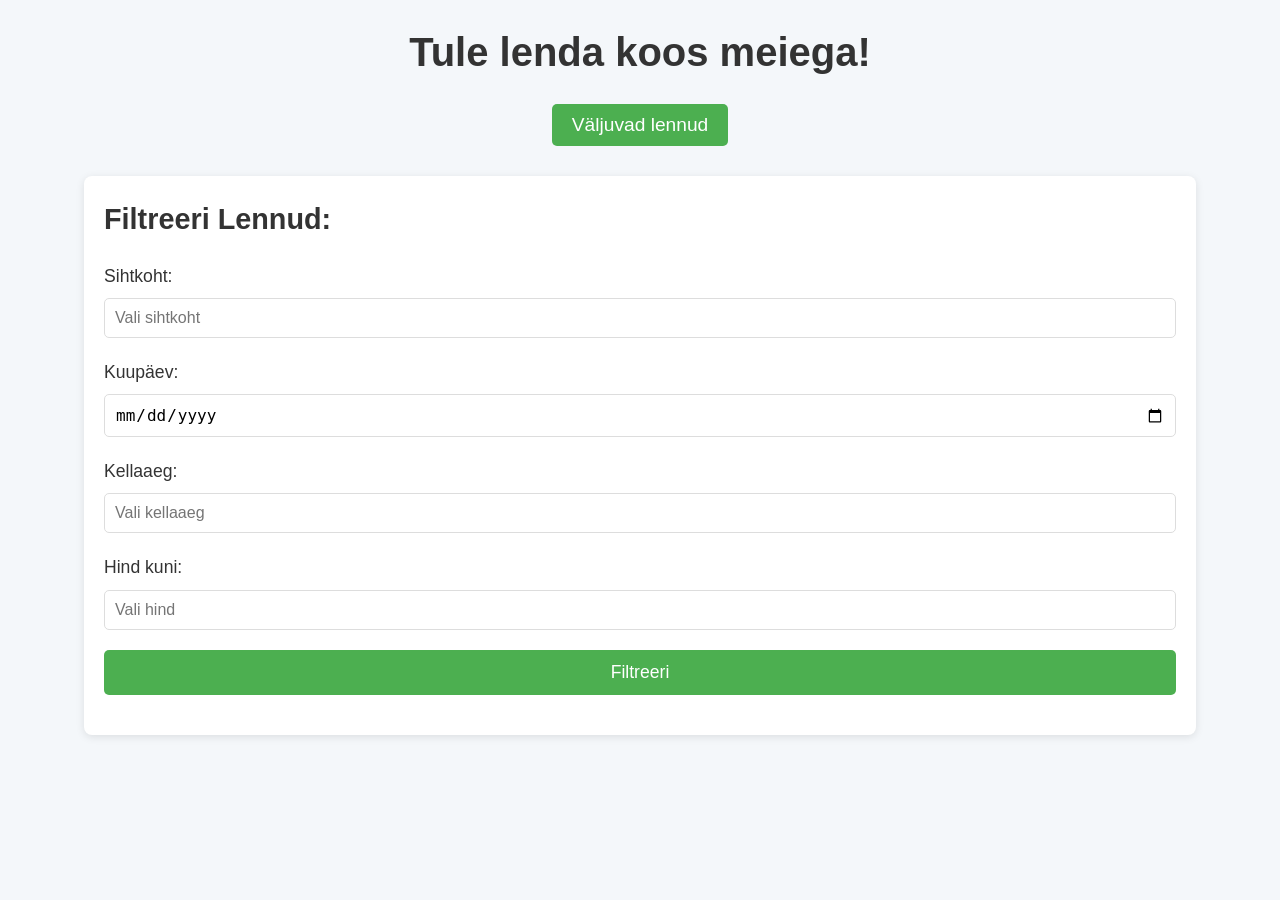
==== src/main/resources/static/index.html @ d274fc98 "added html, css, js" ====
<!DOCTYPE html>
<html lang="en">

<head>
    <meta charset="UTF-8">
    <meta name="viewport" content="width=device-width, initial-scale=1.0">
    <title>My Flight Booking App</title>
    <link rel="stylesheet" href="style.css">
</head>

<body>

    <div class="container">

        <div class="header">
            <h1>Tule lenda koos meiega!</h1>
            <button id="väljuvad lennud">Väljuvad lennud</button>
        </div>

        <div class="main">

            <div id="flights-filter">
                <h2>Filtreeri Lennud:</h2>

                <!-- Flight Filters Form -->
                <form id="flight-filter-form">
                    <div class="filter-group">
                        <label for="destination">Sihtkoht:</label>
                        <input list="destinations" id="destination" name="destination" placeholder="Vali sihtkoht">
                        <datalist id="destinations">
                            <!-- Options for destination will be populated from the flight data -->
                        </datalist>
                    </div>

                    <div class="filter-group">
                        <label for="date">Kuupäev:</label>
                        <input type="date" id="date" name="date">
                    </div>

                    <div class="filter-group">
                        <label for="time">Kellaaeg:</label>
                        <input list="times" id="time" name="time" placeholder="Vali kellaaeg">
                        <datalist id="times">
                            <!-- Options for time will be populated from the flight data -->
                        </datalist>
                    </div>

                    <div class="filter-group">
                        <label for="price">Hind kuni:</label>
                        <input type="number" id="price" name="price" placeholder="Vali hind">
                        <datalist id="price">
                            <!-- Options for price will be populated from the flight data -->
                        </datalist>
                    </div>

                    <div class="filter-group">
                        <button type="submit">Filtreeri</button>
                    </div>
                </form>
            </div>


            <div id="flight-list">
                <!-- Flight information will be injected here -->
            </div>


            <!--Modal for displaying flight details and seat map-->
            <div id="seatModal" class="modal">
                <div class="modal-content">
                    <span class="close">&times;</span>
                    <h2>Flight Details</h2>
                    <div id="flight-details"></div>

                    <div id="seat-map-container">
                        <h3>Seat Map</h3>
                        <div id="seat-map"></div>
                    </div>

                    <div>
                        <h4>Filters</h4>
                        <label for="windowSeat">Window Seat</label>
                        <input type="checkbox" id="windowSeat">
                        <label for="extraLegroom">Extra Legroom</label>
                        <input type="checkbox" id="extraLegroom">
                        <label for="nearExit">Near Exit</label>
                        <input type="checkbox" id="nearExit">

                        <label for="seatCount">Number of seats:</label>
                        <input type="number" id="seatCount" value="1" min="1">

                        <button id="applyFilters">Apply Filters</button>
                    </div>
                </div>
            </div>

        </div>

    </div>


    <script src="app.js"></script>

</body>

</html>
---- src/main/resources/static/style.css ----
/* General reset for consistency */
* {
    margin: 0;
    padding: 0;
    box-sizing: border-box;
}

/* Body and general layout */
body {
    font-family: Arial, sans-serif;
    background-color: #f4f7fa;
    color: #333;
    line-height: 1.6;
    margin: 0;
}

/* Container for the entire page */
.container {
    width: 90%;
    max-width: 1200px;
    margin: 0 auto;
    padding: 20px;
}

/* Header Styling */
.header {
    text-align: center;
    margin-bottom: 30px;
}

.header h1 {
    font-size: 2.5rem;
    margin-bottom: 20px;
}

.header button {
    font-size: 1.2rem;
    padding: 10px 20px;
    background-color: #4CAF50;
    color: white;
    border: none;
    border-radius: 5px;
    cursor: pointer;
}

.header button:hover {
    background-color: #45a049;
}

/* Filter Section Styling */
#flights-filter {
    background-color: #ffffff;
    padding: 20px;
    border-radius: 8px;
    box-shadow: 0 2px 8px rgba(0, 0, 0, 0.1);
    margin-bottom: 30px;
}

#flights-filter h2 {
    font-size: 1.8rem;
    margin-bottom: 20px;
}

/* Filter form layout */
.filter-group {
    margin-bottom: 20px;
}

.filter-group label {
    display: block;
    font-size: 1.1rem;
    margin-bottom: 8px;
}

.filter-group input {
    width: 100%;
    padding: 10px;
    border: 1px solid #ddd;
    border-radius: 5px;
    font-size: 1rem;
    box-sizing: border-box;
}

.filter-group input:focus {
    outline: none;
    border-color: #4CAF50;
}

/* Styling for the datalist options */
datalist {
    margin-top: 5px;
    font-size: 1rem;
}

/* Button Styling */
button[type="submit"] {
    padding: 12px 20px;
    background-color: #4CAF50;
    color: white;
    border: none;
    border-radius: 5px;
    cursor: pointer;
    font-size: 1.1rem;
    width: 100%;
}

button[type="submit"]:hover {
    background-color: #45a049;
}

/* Flight List Display Styling */
#flight-list {
    margin-top: 40px;
    display: grid;
    grid-template-columns: repeat(auto-fill, minmax(250px, 1fr));
    gap: 20px;
}

.flight-box {
    background-color: #ffffff;
    padding: 20px;
    border-radius: 8px;
    border: 1px solid #ddd;
    box-shadow: 0 2px 8px rgba(0, 0, 0, 0.1);
    transition: transform 0.3s ease;
}

.flight-box:hover {
    transform: translateY(-5px);
}

.flight-box h3 {
    font-size: 1.6rem;
    margin-bottom: 10px;
}

.flight-box p {
    font-size: 1.1rem;
    margin-bottom: 8px;
}

.flight-box p:last-child {
    font-weight: bold;
    color: #4CAF50;
}


/* Modal styles */
.modal {
    display: none; /* Hidden by default */
    position: fixed;
    z-index: 1; /* Sit on top */
    left: 0;
    top: 0;
    width: 100%;
    height: 100%;
    overflow: auto; /* Enable scroll if needed */
    background-color: rgb(0, 0, 0); /* Fallback color */
    background-color: rgba(0, 0, 0, 0.4); /* Black w/ opacity */
    padding-top: 60px;
}

.modal-content {
    background-color: #fefefe;
    margin: 5% auto;
    padding: 20px;
    border: 1px solid #888;
    width: 80%;
    max-width: 700px;
}

.close {
    color: #aaa;
    float: right;
    font-size: 28px;
    font-weight: bold;
}

.close:hover,
.close:focus {
    color: black;
    text-decoration: none;
    cursor: pointer;
}

#seat-map {
    margin-top: 20px;
    display: flex;
    flex-wrap: wrap;
    gap: 10px;
}

.seat {
    width: 30px;
    height: 30px;
    background-color: #ddd;
    text-align: center;
    line-height: 30px;
    cursor: pointer;
}

.seat.occupied {
    background-color: #f00;
    cursor: not-allowed;
}

.seat.available {
    background-color: #28a745;
}

#seat-filters {
    margin-top: 20px;
}
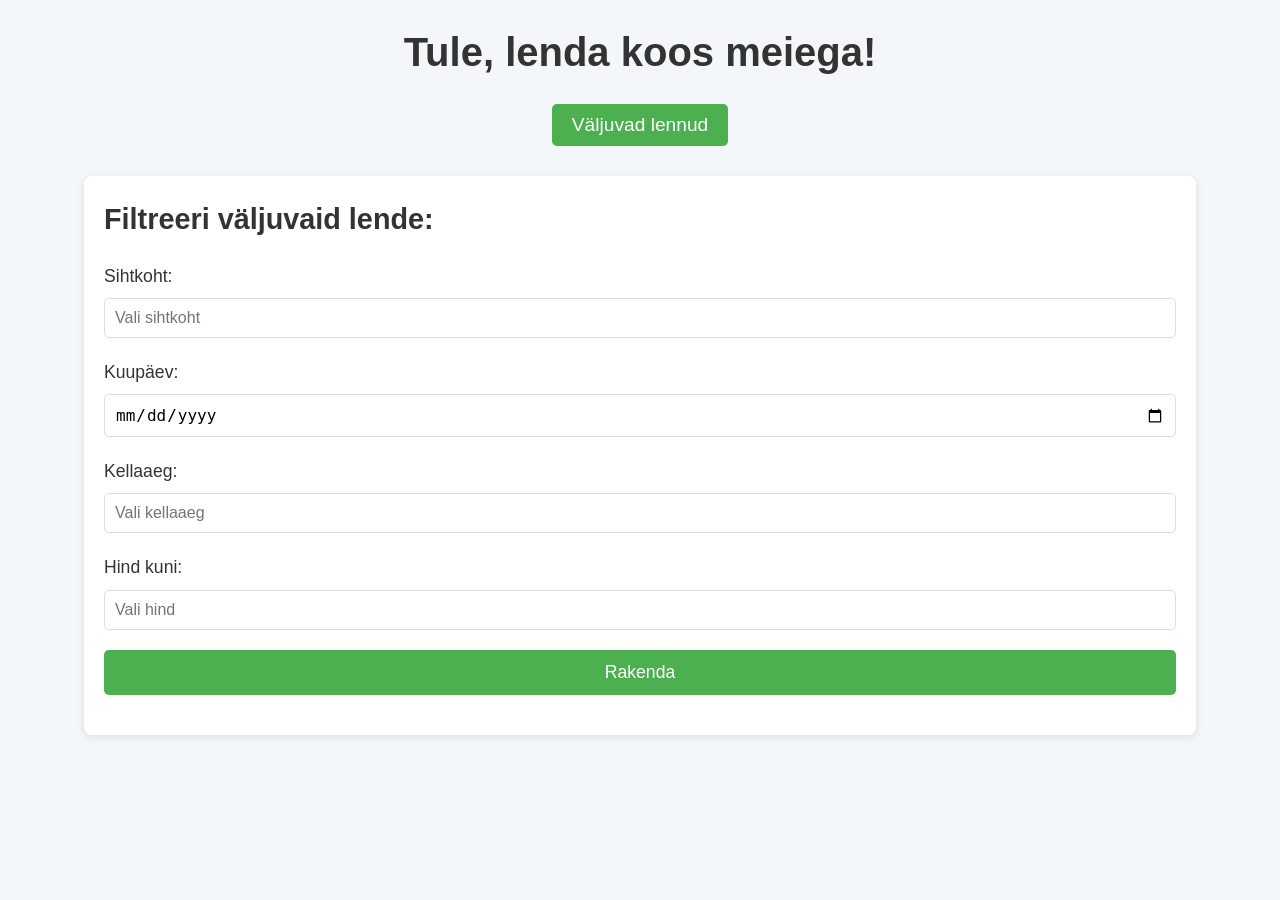
==== commit 9c93cff2: "changed updateSeatSummary() totalPrice" ====
--- a/src/main/resources/static/index.html
+++ b/src/main/resources/static/index.html
@@ -13,14 +13,14 @@
     <div class="container">
 
         <div class="header">
-            <h1>Tule lenda koos meiega!</h1>
-            <button id="väljuvad lennud">Väljuvad lennud</button>
+            <h1>Tule, lenda koos meiega!</h1>
+            <button id="all-flights">Väljuvad lennud</button>
         </div>
 
         <div class="main">
 
             <div id="flights-filter">
-                <h2>Filtreeri Lennud:</h2>
+                <h2>Filtreeri väljuvaid lende:</h2>
 
                 <!-- Flight Filters Form -->
                 <form id="flight-filter-form">
@@ -48,13 +48,11 @@
                     <div class="filter-group">
                         <label for="price">Hind kuni:</label>
                         <input type="number" id="price" name="price" placeholder="Vali hind">
-                        <datalist id="price">
-                            <!-- Options for price will be populated from the flight data -->
-                        </datalist>
+
                     </div>
 
                     <div class="filter-group">
-                        <button type="submit">Filtreeri</button>
+                        <button type="submit">Rakenda</button>
                     </div>
                 </form>
             </div>
@@ -69,28 +67,47 @@
             <div id="seatModal" class="modal">
                 <div class="modal-content">
                     <span class="close">&times;</span>
-                    <h2>Flight Details</h2>
+                    <h2>Valitud lend</h2>
                     <div id="flight-details"></div>
 
+                    <form id="seat-filter-form">
+                        <h4>Filtreeri istekohti:</h4>
+                        <label for="windowSeat">Istekoht akna all</label>
+                        <input type="checkbox" id="windowSeat">
+
+                        <label for="extraLegroom">Rohkem jalaruumi</label>
+                        <input type="checkbox" id="extraLegroom">
+
+                        <label for="nearExit">Väljapääsu lähedal</label>
+                        <input type="checkbox" id="nearExit">
+
+                        <label for="seatCount">Istekohad kõrvuti</label>
+                        <input type="number" id="seatCount" value="1" min="1">
+
+                        <button id="applyFilters">Rakenda</button>
+                    </form>
+
+                    <h3>Istekohad</h3>
                     <div id="seat-map-container">
-                        <h3>Seat Map</h3>
+                        <div class="exit-label top">VÄLJAPÄÄS</div>
                         <div id="seat-map"></div>
+                        <div class="exit-label bottom">VÄLJAPÄÄS</div>
                     </div>
 
-                    <div>
-                        <h4>Filters</h4>
-                        <label for="windowSeat">Window Seat</label>
-                        <input type="checkbox" id="windowSeat">
-                        <label for="extraLegroom">Extra Legroom</label>
-                        <input type="checkbox" id="extraLegroom">
-                        <label for="nearExit">Near Exit</label>
-                        <input type="checkbox" id="nearExit">
+                    <div id="seat-summary-container">
+                        <p id="seat-summary">Valitud kohad: -</p>
+                        <button id="confirm-seats" disabled>Kinnita valik</button>
+                    </div>
 
-                        <label for="seatCount">Number of seats:</label>
-                        <input type="number" id="seatCount" value="1" min="1">
+                    <div id="custom-alert" style="display: none; margin-top: 20px; text-align: center;">
+                        <p style="margin-bottom: 10px;">
+                          Täname, et lendate koos meiega!<br>
+                          Head reisi!
+                        </p>
+                        <button id="close-alert">SULGE</button>
+                      </div>
 
-                        <button id="applyFilters">Apply Filters</button>
-                    </div>
+
                 </div>
             </div>
 
--- a/src/main/resources/static/style.css
+++ b/src/main/resources/static/style.css
@@ -1,4 +1,4 @@
-  /* General reset for consistency */
+/* General reset for consistency */
 * {
     margin: 0;
     padding: 0;
@@ -147,16 +147,21 @@
 
 /* Modal styles */
 .modal {
-    display: none; /* Hidden by default */
+    display: none;
+    /* Hidden by default */
     position: fixed;
-    z-index: 1; /* Sit on top */
+    z-index: 1;
+    /* Sit on top */
     left: 0;
     top: 0;
     width: 100%;
     height: 100%;
-    overflow: auto; /* Enable scroll if needed */
-    background-color: rgb(0, 0, 0); /* Fallback color */
-    background-color: rgba(0, 0, 0, 0.4); /* Black w/ opacity */
+    overflow: auto;
+    /* Enable scroll if needed */
+    background-color: rgb(0, 0, 0);
+    /* Fallback color */
+    background-color: rgba(0, 0, 0, 0.4);
+    /* Black w/ opacity */
     padding-top: 60px;
 }
 
@@ -183,31 +188,134 @@
     cursor: pointer;
 }
 
+
 #seat-map {
+    display: grid;
+    grid-template-columns: repeat(3, 40px) 20px repeat(3, 40px);
+    gap: 10px;
+    width: 300px;
+    margin: 20px auto;
+}
+
+.aisle {
+    width: 20px;
+    height: 40px;
+}
+
+.seat {
+    width: 40px;
+    height: 40px;
+    text-align: center;
+    line-height: 40px;
+    border-radius: 4px;
+    cursor: pointer;
+    font-weight: bold;
+    background-color: white;
+    transition: background-color 0.3s ease, transform 0.2s ease;
+    user-select: none;
+    border: 1px solid #999;
+
+}
+
+.seat.occupied {
+    background-color: #d32f2f;
+    color: white;
+    cursor: not-allowed;
+}
+
+.seat.available {
+    background-color: #ccc;
+    /* light grey */
+    color: black;
+}
+
+.seat.available:hover {
+    background-color: #ddd;
+    transform: scale(1.05);
+}
+
+.seat.available.selected {
+    background-color: #28a745 !important;
+    /* green */
+    color: white !important;
+    transform: scale(1.1);
+    animation: pulse 0.2s ease;
+}
+
+@keyframes pulse {
+    0% {
+        transform: scale(1);
+    }
+
+    50% {
+        transform: scale(1.15);
+    }
+
+    100% {
+        transform: scale(1);
+    }
+}
+
+.seat.recommended {
+    background-color: #ffd700;
+    /* yellow */
+    color: black;
+    animation: fadeIn 0.5s ease;
+}
+
+@keyframes fadeIn {
+    from {
+        opacity: 0;
+    }
+
+    to {
+        opacity: 1;
+    }
+}
+
+
+
+
+#seat-summary-container {
+    display: flex;
+    justify-content: space-between;
+    align-items: center;
     margin-top: 20px;
-    display: flex;
-    flex-wrap: wrap;
-    gap: 10px;
-}
-
-.seat {
-    width: 30px;
-    height: 30px;
-    background-color: #ddd;
+    border-top: 1px solid #ccc;
+    padding-top: 10px;
+}
+
+#seat-summary {
+    font-weight: bold;
+}
+
+#confirm-seats {
+    padding: 6px 12px;
+    font-size: 14px;
+    background-color: #007bff;
+    color: white;
+    border: none;
+    border-radius: 4px;
+    cursor: pointer;
+}
+
+#confirm-seats:disabled {
+    background-color: #aaa;
+    cursor: not-allowed;
+}
+
+#seat-map-container {
+    border: 3px solid #333;
+    border-radius: 10px;
+    padding: 20px;
+    position: relative;
+    background-color: #f8f8f8;
+}
+
+.exit-label {
     text-align: center;
-    line-height: 30px;
-    cursor: pointer;
-}
-
-.seat.occupied {
-    background-color: #f00;
-    cursor: not-allowed;
-}
-
-.seat.available {
-    background-color: #28a745;
-}
-
-#seat-filters {
-    margin-top: 20px;
-}
+    color: red;
+    font-weight: bold;
+    margin: 5px 0;
+    font-size: 16px;
+}
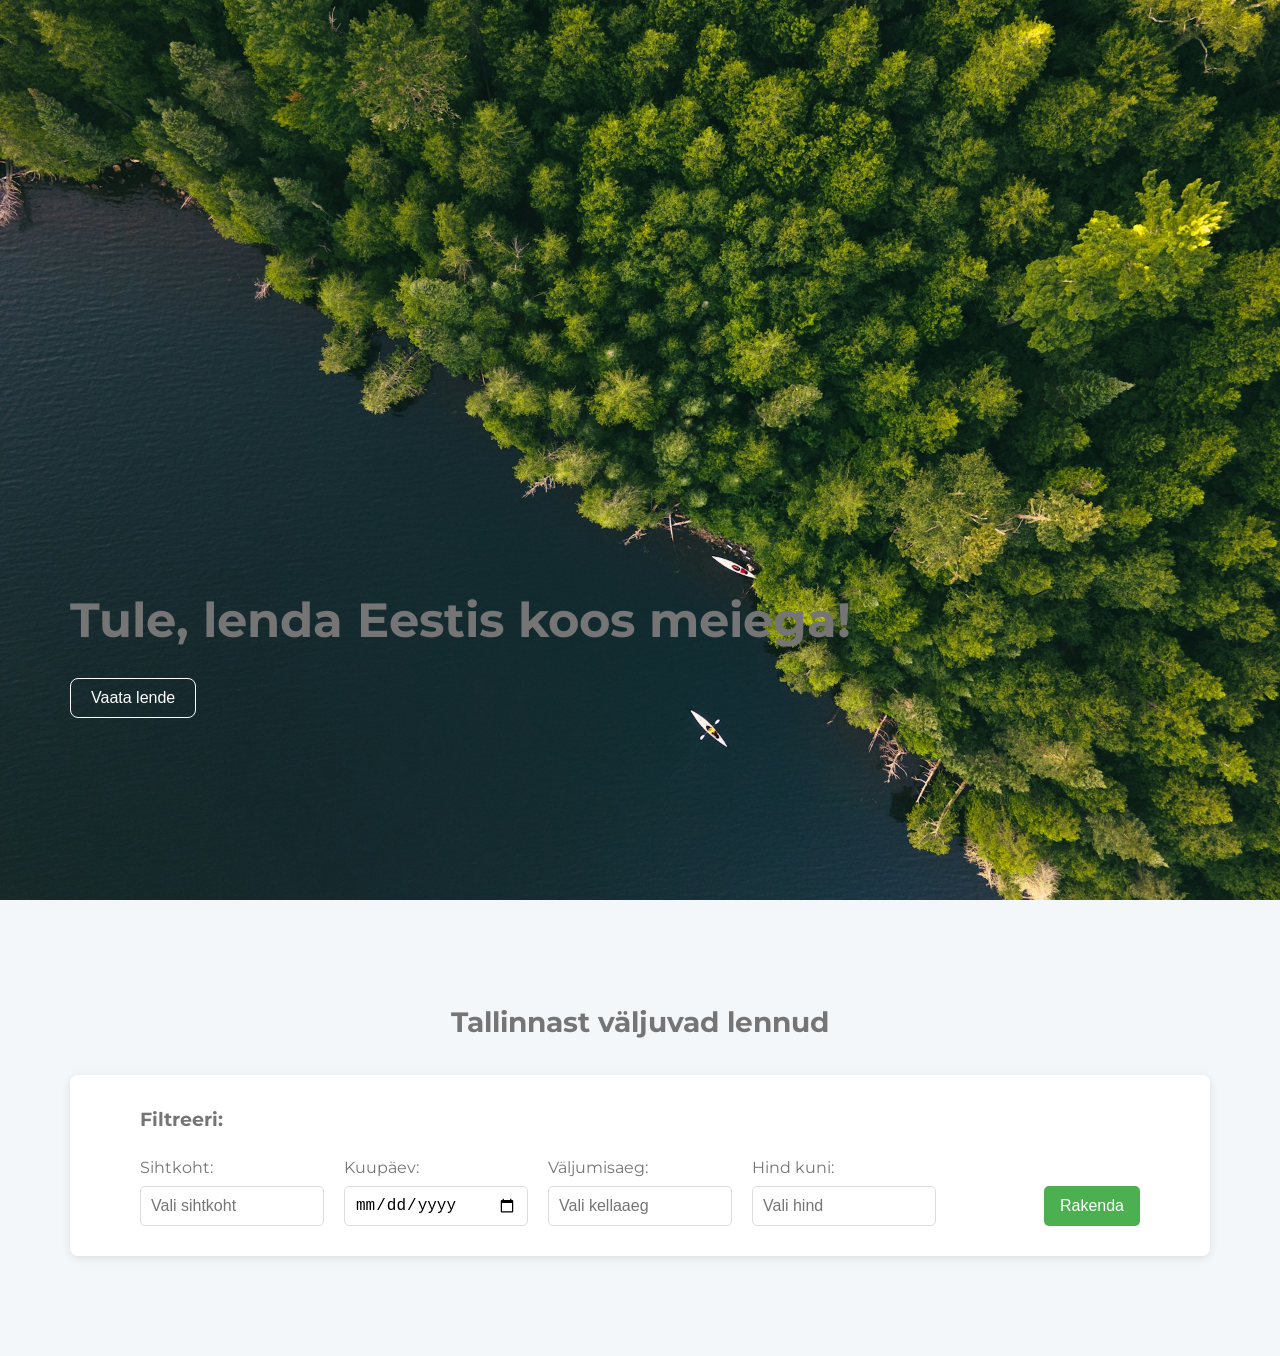
==== commit b9bf6227: "changed css, js" ====
--- a/src/main/resources/static/index.html
+++ b/src/main/resources/static/index.html
@@ -13,23 +13,23 @@
     <div class="container">
 
         <div class="header">
-            <h1>Tule, lenda koos meiega!</h1>
-            <button id="all-flights">Väljuvad lennud</button>
+
+            <h1>Tule, lenda Eestis koos meiega!</h1>
+            <button id="all-flights">Vaata lende</button>
         </div>
 
         <div class="main">
+            <div id="flights">
+                <h2>Tallinnast väljuvad lennud</h2>
+            </div>
+            <div id="flights-filter">
+                <h3>Filtreeri:</h3>
 
-            <div id="flights-filter">
-                <h2>Filtreeri väljuvaid lende:</h2>
-
-                <!-- Flight Filters Form -->
                 <form id="flight-filter-form">
                     <div class="filter-group">
                         <label for="destination">Sihtkoht:</label>
                         <input list="destinations" id="destination" name="destination" placeholder="Vali sihtkoht">
-                        <datalist id="destinations">
-                            <!-- Options for destination will be populated from the flight data -->
-                        </datalist>
+                        <datalist id="destinations"></datalist>
                     </div>
 
                     <div class="filter-group">
@@ -38,11 +38,9 @@
                     </div>
 
                     <div class="filter-group">
-                        <label for="time">Kellaaeg:</label>
+                        <label for="time">Väljumisaeg:</label>
                         <input list="times" id="time" name="time" placeholder="Vali kellaaeg">
-                        <datalist id="times">
-                            <!-- Options for time will be populated from the flight data -->
-                        </datalist>
+                        <datalist id="times"></datalist>
                     </div>
 
                     <div class="filter-group">
@@ -58,12 +56,8 @@
             </div>
 
 
-            <div id="flight-list">
-                <!-- Flight information will be injected here -->
-            </div>
+            <div id="flight-list"></div>
 
-
-            <!--Modal for displaying flight details and seat map-->
             <div id="seatModal" class="modal">
                 <div class="modal-content">
                     <span class="close">&times;</span>
@@ -87,7 +81,7 @@
                         <button id="applyFilters">Rakenda</button>
                     </form>
 
-                    <h3>Istekohad</h3>
+                    <h3>Vali istekohad</h3>
                     <div id="seat-map-container">
                         <div class="exit-label top">VÄLJAPÄÄS</div>
                         <div id="seat-map"></div>
@@ -101,15 +95,14 @@
 
                     <div id="custom-alert" style="display: none; margin-top: 20px; text-align: center;">
                         <p style="margin-bottom: 10px;">
-                          Täname, et lendate koos meiega!<br>
-                          Head reisi!
+                            Täname, et lendate koos meiega!<br>
+                            Head reisi!
                         </p>
                         <button id="close-alert">SULGE</button>
-                      </div>
-
-
+                    </div>
                 </div>
             </div>
+
 
         </div>
 
--- a/src/main/resources/static/style.css
+++ b/src/main/resources/static/style.css
@@ -1,167 +1,193 @@
-/* General reset for consistency */
+@import url('https://fonts.googleapis.com/css2?family=Montserrat:ital,wght@0,100..900;1,100..900&display=swap');
+
 * {
     margin: 0;
     padding: 0;
     box-sizing: border-box;
 }
 
-/* Body and general layout */
 body {
-    font-family: Arial, sans-serif;
+    display: flex;
+    flex-direction: column;
+    font-family: Montserrat, sans-serif;
     background-color: #f4f7fa;
-    color: #333;
+    color: #757575;
     line-height: 1.6;
-    margin: 0;
-}
-
-/* Container for the entire page */
-.container {
-    width: 90%;
+}
+
+.header {
+    background-image: url('img/landingpage.jpg');
+    background-size: cover;
+    background-position: center;
+    height: 100vh;
+    display: flex;
+    flex-direction: column;
+    justify-content: center;
+    align-items: flex-start;
+}
+
+.header h1 {
+    font-size: 48px;
+    text-align: left;
+    margin-left: 70px;
+    margin-top: 400px;
+}
+
+.header button {
+    font-size: 16px;
+    color: white;
+    background-color: transparent;
+    border: 1px solid white;
+    border-radius: 8px;
+    cursor: pointer;
+    transition: background-color 0.3s;
+    padding: 10px 20px;
+    margin-top: 20px;
+    margin-left: 70px;
+}
+
+.header button:hover {
+    background-color: #45a049;
+}
+
+.main {
+    padding: 70px;
+}
+
+#flights {
+    text-align: center;
+}
+
+#flights h2 {
+    font-size: 28px;
+    margin: 30px auto;
+}
+
+#flights-filter {
+    padding: 30px 70px;
+    border-radius: 8px;
+    box-shadow: 0 2px 8px rgba(0, 0, 0, 0.1);
+    margin: 30px auto;
+    background-color: white;
     max-width: 1200px;
-    margin: 0 auto;
-    padding: 20px;
-}
-
-/* Header Styling */
-.header {
-    text-align: center;
-    margin-bottom: 30px;
-}
-
-.header h1 {
-    font-size: 2.5rem;
+}
+
+#flights-filter h3 {
+    font-size: 19px;
     margin-bottom: 20px;
 }
 
-.header button {
-    font-size: 1.2rem;
-    padding: 10px 20px;
+#flight-filter-form {
+    display: flex;
+    flex-wrap: wrap;
+    gap: 20px;
+    align-items: flex-end;
+}
+
+.filter-group {
+    display: flex;
+    flex-direction: column;
+    flex: 1 1 180px;
+    min-width: 150px;
+}
+
+.filter-group label {
+    font-size: 16px;
+    margin-bottom: 5px;
+}
+
+.filter-group input {
+    padding: 10px;
+    border: 1px solid #ddd;
+    border-radius: 5px;
+    font-size: 16px;
+    height: 40px;
+    box-sizing: border-box;
+}
+
+.filter-group input[type="date"] {
+    -webkit-appearance: none;
+    -moz-appearance: none;
+    appearance: none;
+    padding: 10px;
+    height: 40px;
+    font-size: 16px;
+    box-sizing: border-box;
+}
+
+.filter-group input[list] {
+    height: 40px;
+}
+
+button[type="submit"] {
+    padding: 10px 16px;
     background-color: #4CAF50;
     color: white;
     border: none;
     border-radius: 5px;
     cursor: pointer;
-}
-
-.header button:hover {
+    font-size: 16px;
+    height: 40px;
+    flex: 1 1 auto;
+    max-width: 150px;
+    align-self: flex-end;
+}
+
+button[type="submit"]:hover {
     background-color: #45a049;
 }
 
-/* Filter Section Styling */
-#flights-filter {
-    background-color: #ffffff;
-    padding: 20px;
+.flight-box {
+    display: grid;
+    grid-template-columns: repeat(5, 1fr);
+    text-align: center;
+    gap: 30px;
+    padding: 10px 70px;
     border-radius: 8px;
     box-shadow: 0 2px 8px rgba(0, 0, 0, 0.1);
-    margin-bottom: 30px;
-}
-
-#flights-filter h2 {
-    font-size: 1.8rem;
-    margin-bottom: 20px;
-}
-
-/* Filter form layout */
-.filter-group {
-    margin-bottom: 20px;
-}
-
-.filter-group label {
-    display: block;
-    font-size: 1.1rem;
-    margin-bottom: 8px;
-}
-
-.filter-group input {
-    width: 100%;
-    padding: 10px;
-    border: 1px solid #ddd;
-    border-radius: 5px;
-    font-size: 1rem;
-    box-sizing: border-box;
-}
-
-.filter-group input:focus {
-    outline: none;
-    border-color: #4CAF50;
-}
-
-/* Styling for the datalist options */
-datalist {
-    margin-top: 5px;
-    font-size: 1rem;
-}
-
-/* Button Styling */
-button[type="submit"] {
-    padding: 12px 20px;
-    background-color: #4CAF50;
-    color: white;
-    border: none;
-    border-radius: 5px;
-    cursor: pointer;
-    font-size: 1.1rem;
-    width: 100%;
-}
-
-button[type="submit"]:hover {
-    background-color: #45a049;
-}
-
-/* Flight List Display Styling */
-#flight-list {
-    margin-top: 40px;
-    display: grid;
-    grid-template-columns: repeat(auto-fill, minmax(250px, 1fr));
-    gap: 20px;
-}
-
-.flight-box {
-    background-color: #ffffff;
-    padding: 20px;
-    border-radius: 8px;
-    border: 1px solid #ddd;
-    box-shadow: 0 2px 8px rgba(0, 0, 0, 0.1);
-    transition: transform 0.3s ease;
+    margin: 10px auto;
+    background-color: white;
+    max-width: 1200px;
+    transition: transform 0.3s ease, box-shadow 0.3s ease;
+
 }
 
 .flight-box:hover {
-    transform: translateY(-5px);
+    transform: scale(1.05);
+    box-shadow: 0 4px 16px rgba(0, 0, 0, 0.2);
 }
 
 .flight-box h3 {
-    font-size: 1.6rem;
-    margin-bottom: 10px;
-}
-
-.flight-box p {
-    font-size: 1.1rem;
-    margin-bottom: 8px;
-}
-
-.flight-box p:last-child {
-    font-weight: bold;
+    margin: 0;
+    font-size: 16px;
+    text-align: left;
+}
+
+.flight-price {
+    font-weight: bold;
+    font-size: 16px;
     color: #4CAF50;
 }
+
+.flight-number {
+    text-align: left;
+    margin-left: 90px;
+}
+
 
 
 /* Modal styles */
 .modal {
     display: none;
-    /* Hidden by default */
     position: fixed;
     z-index: 1;
-    /* Sit on top */
     left: 0;
     top: 0;
     width: 100%;
     height: 100%;
     overflow: auto;
-    /* Enable scroll if needed */
     background-color: rgb(0, 0, 0);
-    /* Fallback color */
     background-color: rgba(0, 0, 0, 0.4);
-    /* Black w/ opacity */
     padding-top: 60px;
 }
 
@@ -225,7 +251,6 @@
 
 .seat.available {
     background-color: #ccc;
-    /* light grey */
     color: black;
 }
 
@@ -236,7 +261,6 @@
 
 .seat.available.selected {
     background-color: #28a745 !important;
-    /* green */
     color: white !important;
     transform: scale(1.1);
     animation: pulse 0.2s ease;
@@ -258,7 +282,6 @@
 
 .seat.recommended {
     background-color: #ffd700;
-    /* yellow */
     color: black;
     animation: fadeIn 0.5s ease;
 }
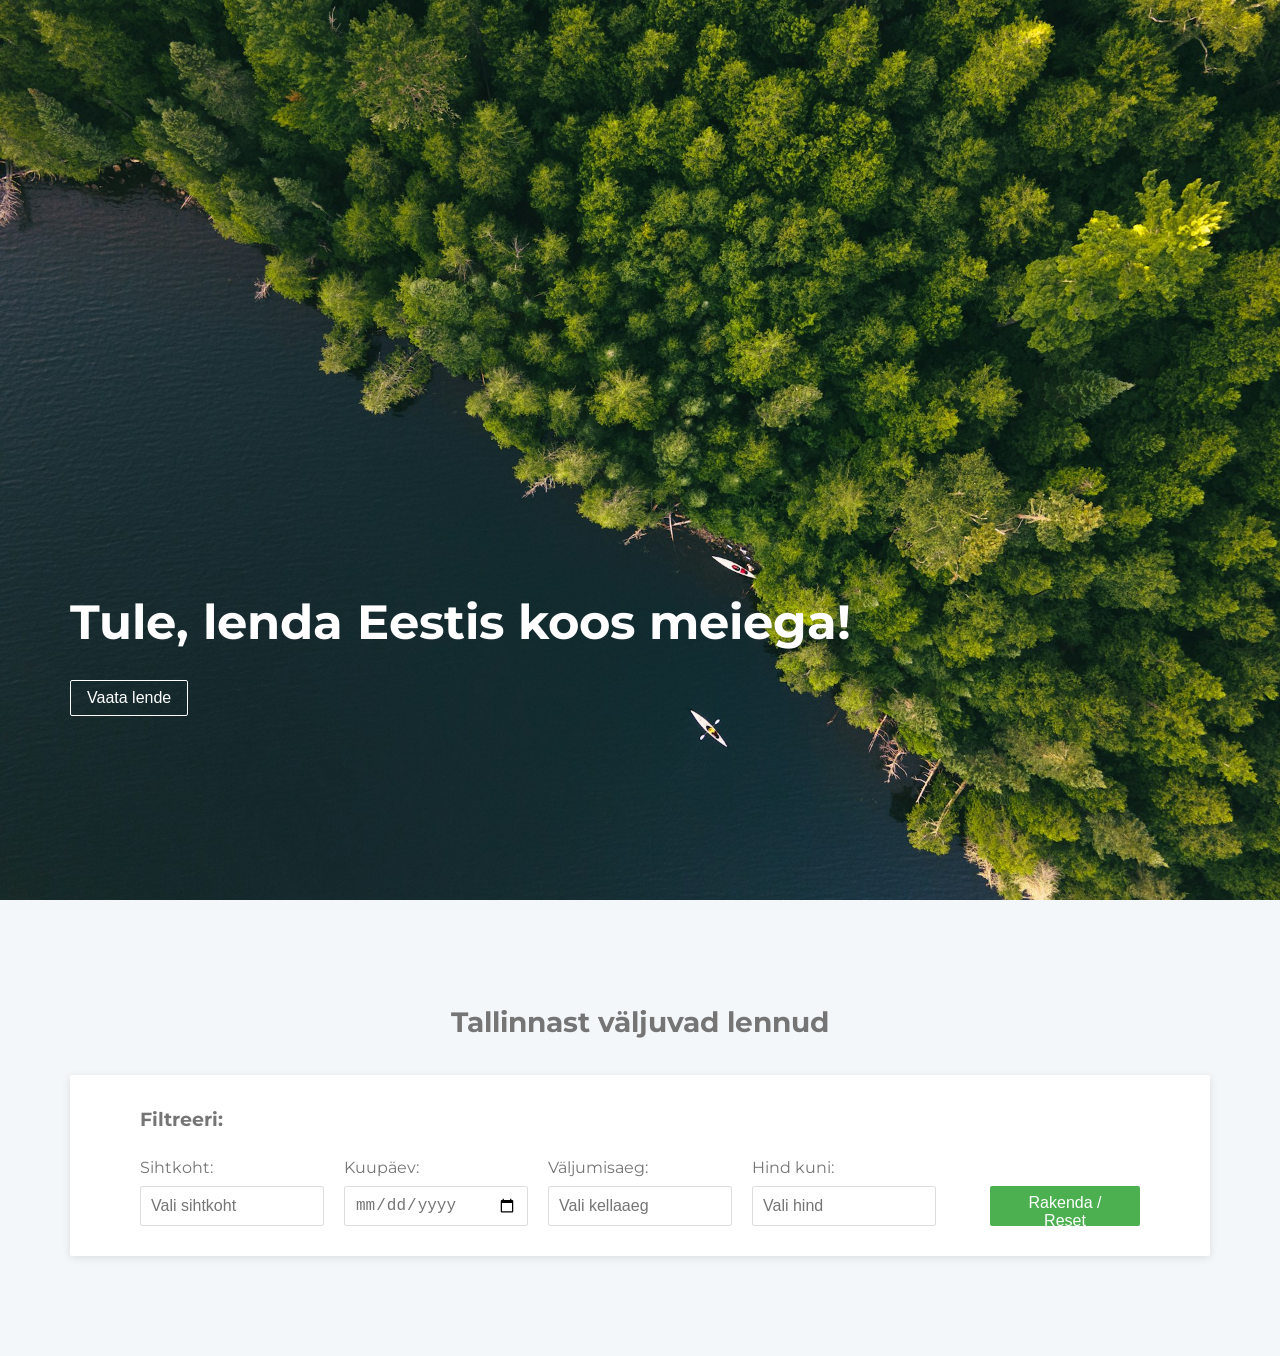
==== commit 36d9b8c4: "changed css" ====
--- a/src/main/resources/static/index.html
+++ b/src/main/resources/static/index.html
@@ -50,7 +50,7 @@
                     </div>
 
                     <div class="filter-group">
-                        <button type="submit">Rakenda</button>
+                        <button type="submit">Rakenda / Reset</button>
                     </div>
                 </form>
             </div>
@@ -65,27 +65,32 @@
                     <div id="flight-details"></div>
 
                     <form id="seat-filter-form">
-                        <h4>Filtreeri istekohti:</h4>
-                        <label for="windowSeat">Istekoht akna all</label>
-                        <input type="checkbox" id="windowSeat">
+                        <h3>Vali istekohad:</h3>
+                      
+                        <div class="seat-options">
+                          <label for="windowSeat">Istekoht akna all
+                            <input type="checkbox" id="windowSeat"> 
+                          </label>
+                      
+                          <label for="extraLegroom">Rohkem jalaruumi
+                            <input type="checkbox" id="extraLegroom">
+                          </label>
+                      
+                          <label for="nearExit">Väljapääsu lähedal
+                            <input type="checkbox" id="nearExit">
+                          </label>
+                      
+                          <label for="seatCount">Istekohad kõrvuti
+                            <input type="number" id="seatCount" value="1" min="1">
+                          </label>
+                      
+                          <button id="applyFilters">Rakenda</button>
+                        </div>
+                      </form>
+                      
 
-                        <label for="extraLegroom">Rohkem jalaruumi</label>
-                        <input type="checkbox" id="extraLegroom">
-
-                        <label for="nearExit">Väljapääsu lähedal</label>
-                        <input type="checkbox" id="nearExit">
-
-                        <label for="seatCount">Istekohad kõrvuti</label>
-                        <input type="number" id="seatCount" value="1" min="1">
-
-                        <button id="applyFilters">Rakenda</button>
-                    </form>
-
-                    <h3>Vali istekohad</h3>
                     <div id="seat-map-container">
-                        <div class="exit-label top">VÄLJAPÄÄS</div>
                         <div id="seat-map"></div>
-                        <div class="exit-label bottom">VÄLJAPÄÄS</div>
                     </div>
 
                     <div id="seat-summary-container">
@@ -93,12 +98,11 @@
                         <button id="confirm-seats" disabled>Kinnita valik</button>
                     </div>
 
-                    <div id="custom-alert" style="display: none; margin-top: 20px; text-align: center;">
-                        <p style="margin-bottom: 10px;">
-                            Täname, et lendate koos meiega!<br>
-                            Head reisi!
+                    <div id="custom-alert">
+                        <p>
+                            TÄNAME, ET LENDAD KOOS MEIEGA!   HEAD REISI!
                         </p>
-                        <button id="close-alert">SULGE</button>
+                        <button id="close-alert">Sulge</button>
                     </div>
                 </div>
             </div>
--- a/src/main/resources/static/style.css
+++ b/src/main/resources/static/style.css
@@ -28,6 +28,7 @@
 
 .header h1 {
     font-size: 48px;
+    color: white;
     text-align: left;
     margin-left: 70px;
     margin-top: 400px;
@@ -38,10 +39,10 @@
     color: white;
     background-color: transparent;
     border: 1px solid white;
-    border-radius: 8px;
+    border-radius: 2px;
     cursor: pointer;
     transition: background-color 0.3s;
-    padding: 10px 20px;
+    padding: 8px 16px;
     margin-top: 20px;
     margin-left: 70px;
 }
@@ -65,7 +66,7 @@
 
 #flights-filter {
     padding: 30px 70px;
-    border-radius: 8px;
+    border-radius: 2px;
     box-shadow: 0 2px 8px rgba(0, 0, 0, 0.1);
     margin: 30px auto;
     background-color: white;
@@ -99,10 +100,11 @@
 .filter-group input {
     padding: 10px;
     border: 1px solid #ddd;
-    border-radius: 5px;
+    border-radius: 2px;
     font-size: 16px;
     height: 40px;
     box-sizing: border-box;
+    color: #757575;
 }
 
 .filter-group input[type="date"] {
@@ -119,12 +121,18 @@
     height: 40px;
 }
 
+.filter-group input:focus {
+    outline: none;
+    border-color: #4CAF50;
+    color:#4CAF50;
+}
+
 button[type="submit"] {
-    padding: 10px 16px;
+    padding: 8px 16px;
     background-color: #4CAF50;
     color: white;
     border: none;
-    border-radius: 5px;
+    border-radius: 2px;
     cursor: pointer;
     font-size: 16px;
     height: 40px;
@@ -137,19 +145,19 @@
     background-color: #45a049;
 }
 
+
 .flight-box {
     display: grid;
     grid-template-columns: repeat(5, 1fr);
-    text-align: center;
+    text-align: left;
     gap: 30px;
     padding: 10px 70px;
-    border-radius: 8px;
+    border-radius: 2px;
     box-shadow: 0 2px 8px rgba(0, 0, 0, 0.1);
     margin: 10px auto;
     background-color: white;
     max-width: 1200px;
     transition: transform 0.3s ease, box-shadow 0.3s ease;
-
 }
 
 .flight-box:hover {
@@ -160,23 +168,16 @@
 .flight-box h3 {
     margin: 0;
     font-size: 16px;
-    text-align: left;
 }
 
 .flight-price {
     font-weight: bold;
     font-size: 16px;
     color: #4CAF50;
-}
-
-.flight-number {
-    text-align: left;
-    margin-left: 90px;
-}
-
-
-
-/* Modal styles */
+    text-align: right;
+}
+
+
 .modal {
     display: none;
     position: fixed;
@@ -187,17 +188,21 @@
     height: 100%;
     overflow: auto;
     background-color: rgb(0, 0, 0);
-    background-color: rgba(0, 0, 0, 0.4);
-    padding-top: 60px;
+    background-color: rgba(0, 0, 0, 0.6);
 }
 
 .modal-content {
     background-color: #fefefe;
-    margin: 5% auto;
-    padding: 20px;
+    margin: 70px auto;
+    padding: 30px;
     border: 1px solid #888;
     width: 80%;
-    max-width: 700px;
+    max-width: 1200px;
+}
+
+#flight-details {
+    margin-top: 20px;
+    margin-bottom: 30px;
 }
 
 .close {
@@ -209,38 +214,106 @@
 
 .close:hover,
 .close:focus {
-    color: black;
+    color: #4CAF50;
     text-decoration: none;
     cursor: pointer;
 }
+
+.seat-options {
+    display: flex;
+    justify-content: space-between;
+    align-items: center;
+    margin-top: 10px;
+    margin-bottom: 30px;
+}
+
+.seat-options label {
+    display: flex;
+    align-items: center;
+    gap: 6px;
+    font-size: 16px;
+}
+
+.seat-options input[type="checkbox"],
+.seat-options input[type="number"] {
+    height: 16px;
+    color: #757575;
+    font-size: 13px;
+}
+
+.seat-options input[type="checkbox"] {
+    appearance: none;
+    -webkit-appearance: none;
+    -moz-appearance: none;
+    width: 13px;
+    height: 13px;
+    border: 1px solid #999;
+    border-radius: 2px;
+    cursor: pointer;
+    position: relative;
+    transition: background-color 0.2s ease, border-color 0.2s ease;
+}
+
+.seat-options input[type="number"] {
+    width: 50px;
+}
+
+.seat-options input[type="checkbox"]:checked {
+    background-color: #4CAF50;
+    border-color: #4CAF50;
+}
+
+input[type="number"]:focus {
+    outline: none;
+    color:#4CAF50;
+}
+
+
+#applyFilters {
+    padding-top: 8px;
+    padding-bottom: 8px;
+    width: 105px;
+    font-size: 13px;
+    background-color: #4CAF50;
+    color: white;
+    border: none;
+    border-radius: 2px;
+    display: flex;
+    justify-content: center;
+    cursor: pointer;
+}
+
 
 
 #seat-map {
     display: grid;
-    grid-template-columns: repeat(3, 40px) 20px repeat(3, 40px);
-    gap: 10px;
-    width: 300px;
+    grid-template-columns: repeat(3, 30px) 20px repeat(3, 30px);
+    gap: 5px;
+    width: 260px;
     margin: 20px auto;
 }
 
 .aisle {
-    width: 20px;
-    height: 40px;
+    width: 10px;
+    height: 30px;
+}
+
+.row-spacer {
+    height: 20px;
 }
 
 .seat {
-    width: 40px;
-    height: 40px;
+    width: 30px;
+    height: 30px;
     text-align: center;
-    line-height: 40px;
+    font-size: 13px;
+    line-height: 30px;
     border-radius: 4px;
     cursor: pointer;
-    font-weight: bold;
     background-color: white;
     transition: background-color 0.3s ease, transform 0.2s ease;
     user-select: none;
     border: 1px solid #999;
-
 }
 
 .seat.occupied {
@@ -297,15 +370,11 @@
 }
 
 
-
-
 #seat-summary-container {
     display: flex;
     justify-content: space-between;
     align-items: center;
-    margin-top: 20px;
-    border-top: 1px solid #ccc;
-    padding-top: 10px;
+    margin-top: 30px;
 }
 
 #seat-summary {
@@ -313,12 +382,14 @@
 }
 
 #confirm-seats {
-    padding: 6px 12px;
-    font-size: 14px;
-    background-color: #007bff;
+    padding-top: 8px;
+    padding-bottom: 8px;
+    width: 105px;
+    font-size: 13px;
+    background-color: #4CAF50;
     color: white;
     border: none;
-    border-radius: 4px;
+    border-radius: 2px;
     cursor: pointer;
 }
 
@@ -328,17 +399,33 @@
 }
 
 #seat-map-container {
-    border: 3px solid #333;
-    border-radius: 10px;
+    border: 1px solid #757575;
+    border-radius: 2px;
     padding: 20px;
     position: relative;
     background-color: #f8f8f8;
 }
 
-.exit-label {
+#custom-alert {
+    display: none;
+    margin-top: 50px;
     text-align: center;
-    color: red;
+    font-size: 19px;
     font-weight: bold;
-    margin: 5px 0;
-    font-size: 16px;
+    margin-bottom: 10px;
+    border: 1px solid #757575;
+    padding: 30px;
+}
+
+#close-alert {
+    padding-top: 8px;
+    padding-bottom: 8px;
+    width: 105px;
+    font-size: 13px;
+    background-color: #4CAF50;
+    color: white;
+    border: none;
+    border-radius: 2px;
+    cursor: pointer;
+    margin-top: 30px;
 }
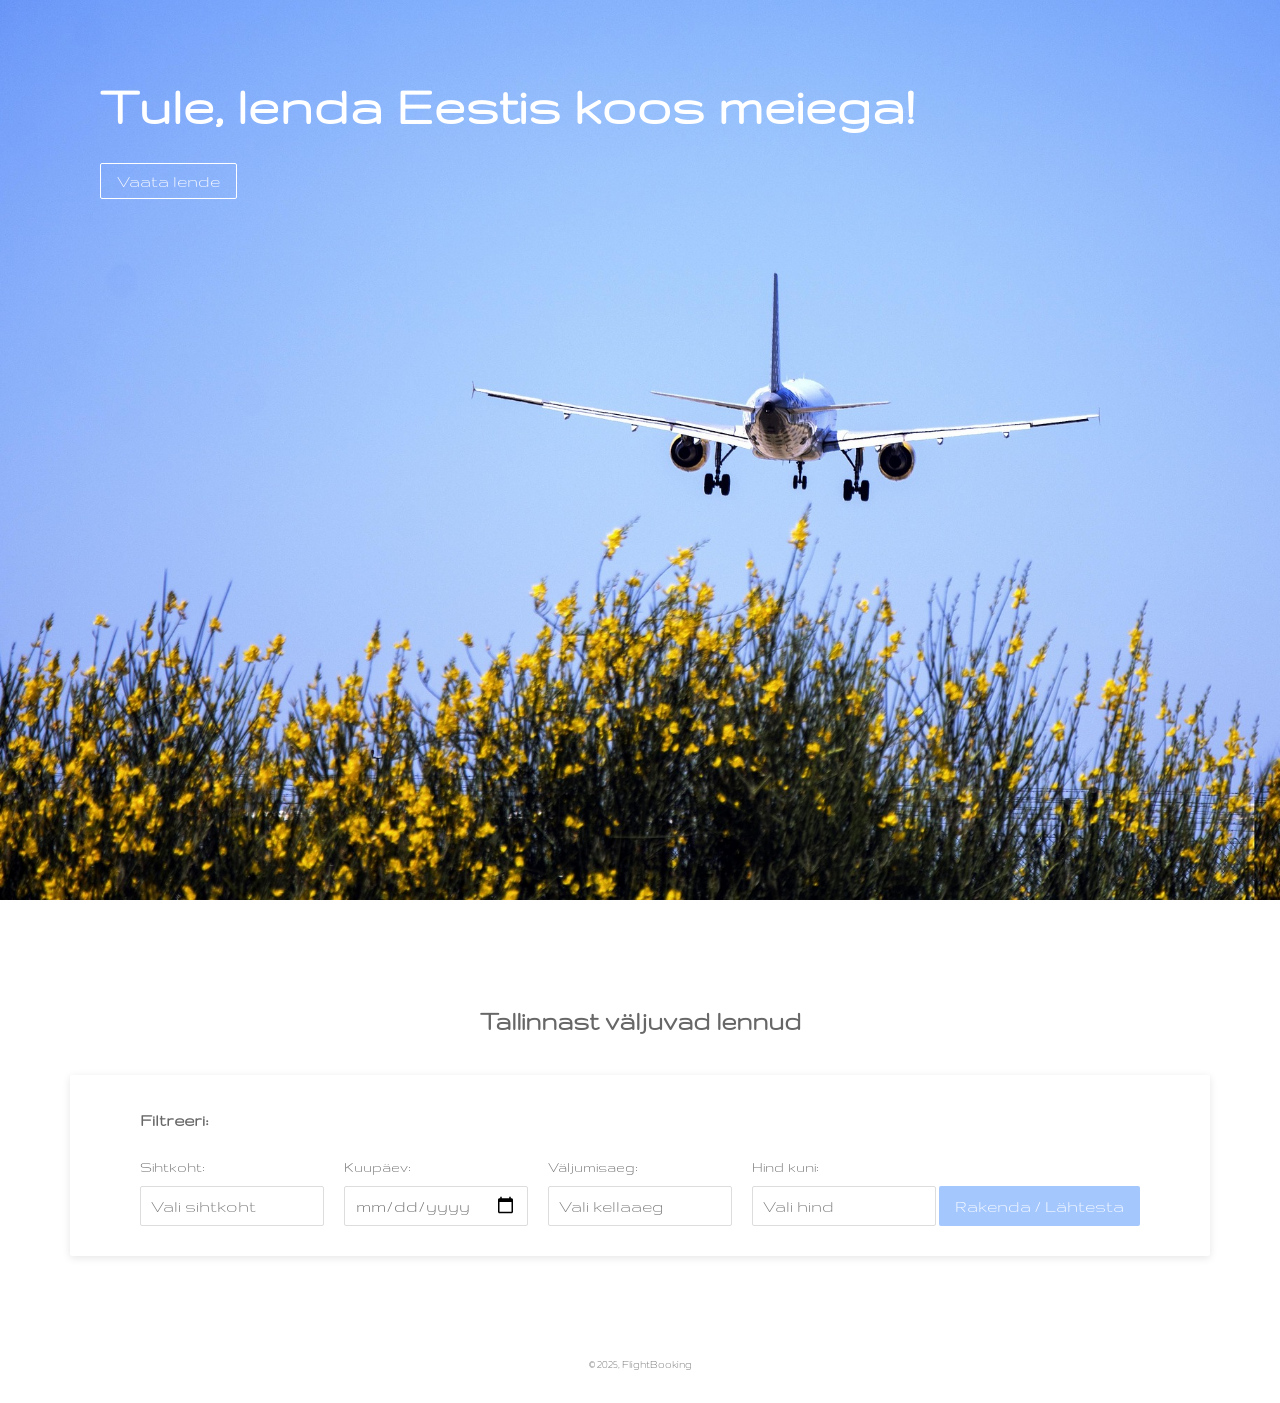
==== commit b10f2938: "changed css, footer, alert display" ====
--- a/src/main/resources/static/index.html
+++ b/src/main/resources/static/index.html
@@ -50,7 +50,7 @@
                     </div>
 
                     <div class="filter-group">
-                        <button type="submit">Rakenda / Reset</button>
+                        <button type="submit">Rakenda / Lähtesta</button>
                     </div>
                 </form>
             </div>
@@ -64,30 +64,32 @@
                     <h2>Valitud lend</h2>
                     <div id="flight-details"></div>
 
-                    <form id="seat-filter-form">
+                    <div id="seats-filter">
                         <h3>Vali istekohad:</h3>
-                      
-                        <div class="seat-options">
-                          <label for="windowSeat">Istekoht akna all
-                            <input type="checkbox" id="windowSeat"> 
-                          </label>
-                      
-                          <label for="extraLegroom">Rohkem jalaruumi
-                            <input type="checkbox" id="extraLegroom">
-                          </label>
-                      
-                          <label for="nearExit">Väljapääsu lähedal
-                            <input type="checkbox" id="nearExit">
-                          </label>
-                      
-                          <label for="seatCount">Istekohad kõrvuti
-                            <input type="number" id="seatCount" value="1" min="1">
-                          </label>
-                      
-                          <button id="applyFilters">Rakenda</button>
-                        </div>
-                      </form>
-                      
+
+                        <form id="seat-filter-form">
+                            <div class="seat-options">
+                                <label for="windowSeat">Istekoht akna all
+                                    <input type="checkbox" id="windowSeat">
+                                </label>
+
+                                <label for="extraLegroom">Rohkem jalaruumi
+                                    <input type="checkbox" id="extraLegroom">
+                                </label>
+
+                                <label for="nearExit">Väljapääsu lähedal
+                                    <input type="checkbox" id="nearExit">
+                                </label>
+
+                                <label for="seatCount">Istekohad kõrvuti
+                                    <input type="number" id="seatCount" value="1" min="1">
+                                </label>
+
+                                <button id="applyFilters">Rakenda</button>
+                            </div>
+                        </form>
+                    </div>
+
 
                     <div id="seat-map-container">
                         <div id="seat-map"></div>
@@ -99,16 +101,21 @@
                     </div>
 
                     <div id="custom-alert">
-                        <p>
-                            TÄNAME, ET LENDAD KOOS MEIEGA!   HEAD REISI!
-                        </p>
+                        <div id="alert-text">
+                            <p>
+                                Täname, et lendad koos meiega!<br>
+                                Soovime meeldivat reisi!
+                            </p>
+                        </div>
                         <button id="close-alert">Sulge</button>
                     </div>
                 </div>
             </div>
+        </div>
 
-
-        </div>
+        <footer>
+            <p>&#169; 2025, FlightBooking</p>
+        </footer>
 
     </div>
 
--- a/src/main/resources/static/style.css
+++ b/src/main/resources/static/style.css
@@ -1,54 +1,62 @@
-@import url('https://fonts.googleapis.com/css2?family=Montserrat:ital,wght@0,100..900;1,100..900&display=swap');
+@import url('https://fonts.googleapis.com/css2?family=Gruppo&family=Montserrat:ital,wght@0,100..900;1,100..900&display=swap');
+
+:root {
+    --primary-color-background: #f4f7fa;
+    --primary-color-text: #676767;
+    --primary-color-accent: #77a3fa;
+    --primary-color-blue: #a4c7fe;
+    --primary-color-red: rgb(232, 37, 37);
+    --primary-color-green: rgb(81, 191, 81);
+    --primary-color-yellow: rgb(223, 223, 28);
+}
 
 * {
     margin: 0;
     padding: 0;
     box-sizing: border-box;
+    font-family: Gruppo, sans-serif;
 }
 
 body {
     display: flex;
     flex-direction: column;
-    font-family: Montserrat, sans-serif;
-    background-color: #f4f7fa;
-    color: #757575;
+    background-color: white;
+    color: var(--primary-color-text);
     line-height: 1.6;
 }
 
 .header {
-    background-image: url('img/landingpage.jpg');
+    background-image: url('img/plane.jpg');
     background-size: cover;
     background-position: center;
     height: 100vh;
     display: flex;
     flex-direction: column;
-    justify-content: center;
+    justify-content: flex-start;
     align-items: flex-start;
+    padding: 60px 100px;
+    gap: 10px;
 }
 
 .header h1 {
-    font-size: 48px;
-    color: white;
-    text-align: left;
-    margin-left: 70px;
-    margin-top: 400px;
+    font-size: 58px;
+    color: white;
 }
 
 .header button {
-    font-size: 16px;
+    padding: 8px 16px;
+    font-size: 19px;
     color: white;
     background-color: transparent;
     border: 1px solid white;
     border-radius: 2px;
     cursor: pointer;
     transition: background-color 0.3s;
-    padding: 8px 16px;
-    margin-top: 20px;
-    margin-left: 70px;
+    margin: 0px;
 }
 
 .header button:hover {
-    background-color: #45a049;
+    background-color: var(--primary-color-accent);
 }
 
 .main {
@@ -89,7 +97,7 @@
     display: flex;
     flex-direction: column;
     flex: 1 1 180px;
-    min-width: 150px;
+    min-width: 100px;
 }
 
 .filter-group label {
@@ -101,10 +109,10 @@
     padding: 10px;
     border: 1px solid #ddd;
     border-radius: 2px;
-    font-size: 16px;
+    font-size: 19px;
     height: 40px;
     box-sizing: border-box;
-    color: #757575;
+    color: var(--primary-color-text);
 }
 
 .filter-group input[type="date"] {
@@ -113,7 +121,7 @@
     appearance: none;
     padding: 10px;
     height: 40px;
-    font-size: 16px;
+    font-size: 19px;
     box-sizing: border-box;
 }
 
@@ -123,26 +131,26 @@
 
 .filter-group input:focus {
     outline: none;
-    border-color: #4CAF50;
-    color:#4CAF50;
+    border-color: var(--primary-color-accent);
+    color: var(--primary-color-accent)
 }
 
 button[type="submit"] {
     padding: 8px 16px;
-    background-color: #4CAF50;
+    background-color: var(--primary-color-blue);
     color: white;
     border: none;
     border-radius: 2px;
     cursor: pointer;
-    font-size: 16px;
+    font-size: 19px;
     height: 40px;
     flex: 1 1 auto;
-    max-width: 150px;
     align-self: flex-end;
+    white-space: nowrap;
 }
 
 button[type="submit"]:hover {
-    background-color: #45a049;
+    background-color: var(--primary-color-accent);
 }
 
 
@@ -158,6 +166,7 @@
     background-color: white;
     max-width: 1200px;
     transition: transform 0.3s ease, box-shadow 0.3s ease;
+    font-size: 19px;
 }
 
 .flight-box:hover {
@@ -167,16 +176,19 @@
 
 .flight-box h3 {
     margin: 0;
-    font-size: 16px;
 }
 
 .flight-price {
+    color: var(--primary-color-accent);
+    text-align: right;
     font-weight: bold;
-    font-size: 16px;
-    color: #4CAF50;
-    text-align: right;
-}
-
+}
+
+footer {
+    font-size: 11px;
+    text-align: center;
+    padding-bottom: 30px;
+}
 
 .modal {
     display: none;
@@ -192,12 +204,12 @@
 }
 
 .modal-content {
-    background-color: #fefefe;
+    background-color: white;
     margin: 70px auto;
     padding: 30px;
-    border: 1px solid #888;
     width: 80%;
     max-width: 1200px;
+    font-size: 19px;
 }
 
 #flight-details {
@@ -206,39 +218,46 @@
 }
 
 .close {
-    color: #aaa;
+    color: var(--primary-color-text);
     float: right;
-    font-size: 28px;
+    font-size: 32px;
     font-weight: bold;
 }
 
 .close:hover,
 .close:focus {
-    color: #4CAF50;
+    color: var(--primary-color-accent);
     text-decoration: none;
     cursor: pointer;
+}
+
+#seats-filter {
+    padding: 20px 50px;
+    border-radius: 2px;
+    box-shadow: 0 2px 8px rgba(0, 0, 0, 0.1);
+    margin: 20px auto;
+    background-color: white;
+    max-width: 1200px;
 }
 
 .seat-options {
     display: flex;
     justify-content: space-between;
     align-items: center;
-    margin-top: 10px;
-    margin-bottom: 30px;
 }
 
 .seat-options label {
     display: flex;
     align-items: center;
     gap: 6px;
-    font-size: 16px;
+    font-size: 19px;
 }
 
 .seat-options input[type="checkbox"],
 .seat-options input[type="number"] {
-    height: 16px;
-    color: #757575;
-    font-size: 13px;
+    height: 19px;
+    color: var(--primary-color-text);
+    font-size: 19px;
 }
 
 .seat-options input[type="checkbox"] {
@@ -247,7 +266,7 @@
     -moz-appearance: none;
     width: 13px;
     height: 13px;
-    border: 1px solid #999;
+    border: 1px solid var(--primary-color-text);
     border-radius: 2px;
     cursor: pointer;
     position: relative;
@@ -256,16 +275,17 @@
 
 .seat-options input[type="number"] {
     width: 50px;
+    font-size: 19px;
 }
 
 .seat-options input[type="checkbox"]:checked {
-    background-color: #4CAF50;
-    border-color: #4CAF50;
+    background-color: var(--primary-color-accent);
+    border-color: var(--primary-color-accent);
 }
 
 input[type="number"]:focus {
     outline: none;
-    color:#4CAF50;
+    color: var(--primary-color-accent);
 }
 
 
@@ -273,8 +293,8 @@
     padding-top: 8px;
     padding-bottom: 8px;
     width: 105px;
-    font-size: 13px;
-    background-color: #4CAF50;
+    font-size: 19px;
+    background-color: var(--primary-color-blue);
     color: white;
     border: none;
     border-radius: 2px;
@@ -283,7 +303,9 @@
     cursor: pointer;
 }
 
-
+#applyFilters:hover {
+    background-color: var(--primary-color-accent);
+}
 
 #seat-map {
     display: grid;
@@ -313,27 +335,27 @@
     background-color: white;
     transition: background-color 0.3s ease, transform 0.2s ease;
     user-select: none;
-    border: 1px solid #999;
+    border: 1px solid var(--primary-color-text);
 }
 
 .seat.occupied {
-    background-color: #d32f2f;
+    background-color: var(--primary-color-red);
     color: white;
     cursor: not-allowed;
 }
 
 .seat.available {
     background-color: #ccc;
-    color: black;
+    color: var(--primary-color-text);
 }
 
 .seat.available:hover {
-    background-color: #ddd;
+    background-color: var(--primary-color-green);
     transform: scale(1.05);
 }
 
 .seat.available.selected {
-    background-color: #28a745 !important;
+    background-color: var(--primary-color-green) !important;
     color: white !important;
     transform: scale(1.1);
     animation: pulse 0.2s ease;
@@ -354,8 +376,8 @@
 }
 
 .seat.recommended {
-    background-color: #ffd700;
-    color: black;
+    background-color: var(--primary-color-accent);
+    color: var(--primary-color-text);
     animation: fadeIn 0.5s ease;
 }
 
@@ -374,7 +396,12 @@
     display: flex;
     justify-content: space-between;
     align-items: center;
-    margin-top: 30px;
+    padding: 20px 50px;
+    border-radius: 2px;
+    box-shadow: 0 2px 8px rgba(0, 0, 0, 0.1);
+    margin: 20px auto;
+    background-color: white;
+    max-width: 1200px;
 }
 
 #seat-summary {
@@ -382,11 +409,9 @@
 }
 
 #confirm-seats {
-    padding-top: 8px;
-    padding-bottom: 8px;
-    width: 105px;
-    font-size: 13px;
-    background-color: #4CAF50;
+    padding: 8px 16px;
+    font-size: 19px;
+    background-color: var(--primary-color-accent);
     color: white;
     border: none;
     border-radius: 2px;
@@ -399,33 +424,47 @@
 }
 
 #seat-map-container {
-    border: 1px solid #757575;
-    border-radius: 2px;
+    border-radius: 2px;
+    box-shadow: 0 2px 8px rgba(0, 0, 0, 0.1);
     padding: 20px;
     position: relative;
-    background-color: #f8f8f8;
+    background-color: white;
 }
 
 #custom-alert {
-    display: none;
-    margin-top: 50px;
-    text-align: center;
-    font-size: 19px;
+    display: flex;
+    justify-content: space-between;
+    align-items: flex-end;
+    border-radius: 2px;
+    background-image: url(img/plane.jpg);
+    background-size: cover;
+    background-position: center;
+    font-size: 28px;
     font-weight: bold;
-    margin-bottom: 10px;
-    border: 1px solid #757575;
-    padding: 30px;
+    color: var(--primary-color-accent);
+    padding: 100px 50px 30px 50px;
+
+    visibility: hidden;
+    opacity: 0;
+    transition: opacity 0.3s ease;
+}
+
+#custom-alert.visible {
+    visibility: visible;
+    opacity: 1;
+}
+
+#alert-text {
+    flex: 1;
+    align-self: flex-end;
 }
 
 #close-alert {
-    padding-top: 8px;
-    padding-bottom: 8px;
-    width: 105px;
-    font-size: 13px;
-    background-color: #4CAF50;
+    padding: 8px 16px;
+    font-size: 19px;
+    background-color: transparent;
     color: white;
     border: none;
-    border-radius: 2px;
-    cursor: pointer;
-    margin-top: 30px;
+    cursor: pointer;
+    align-self: flex-end;
 }
